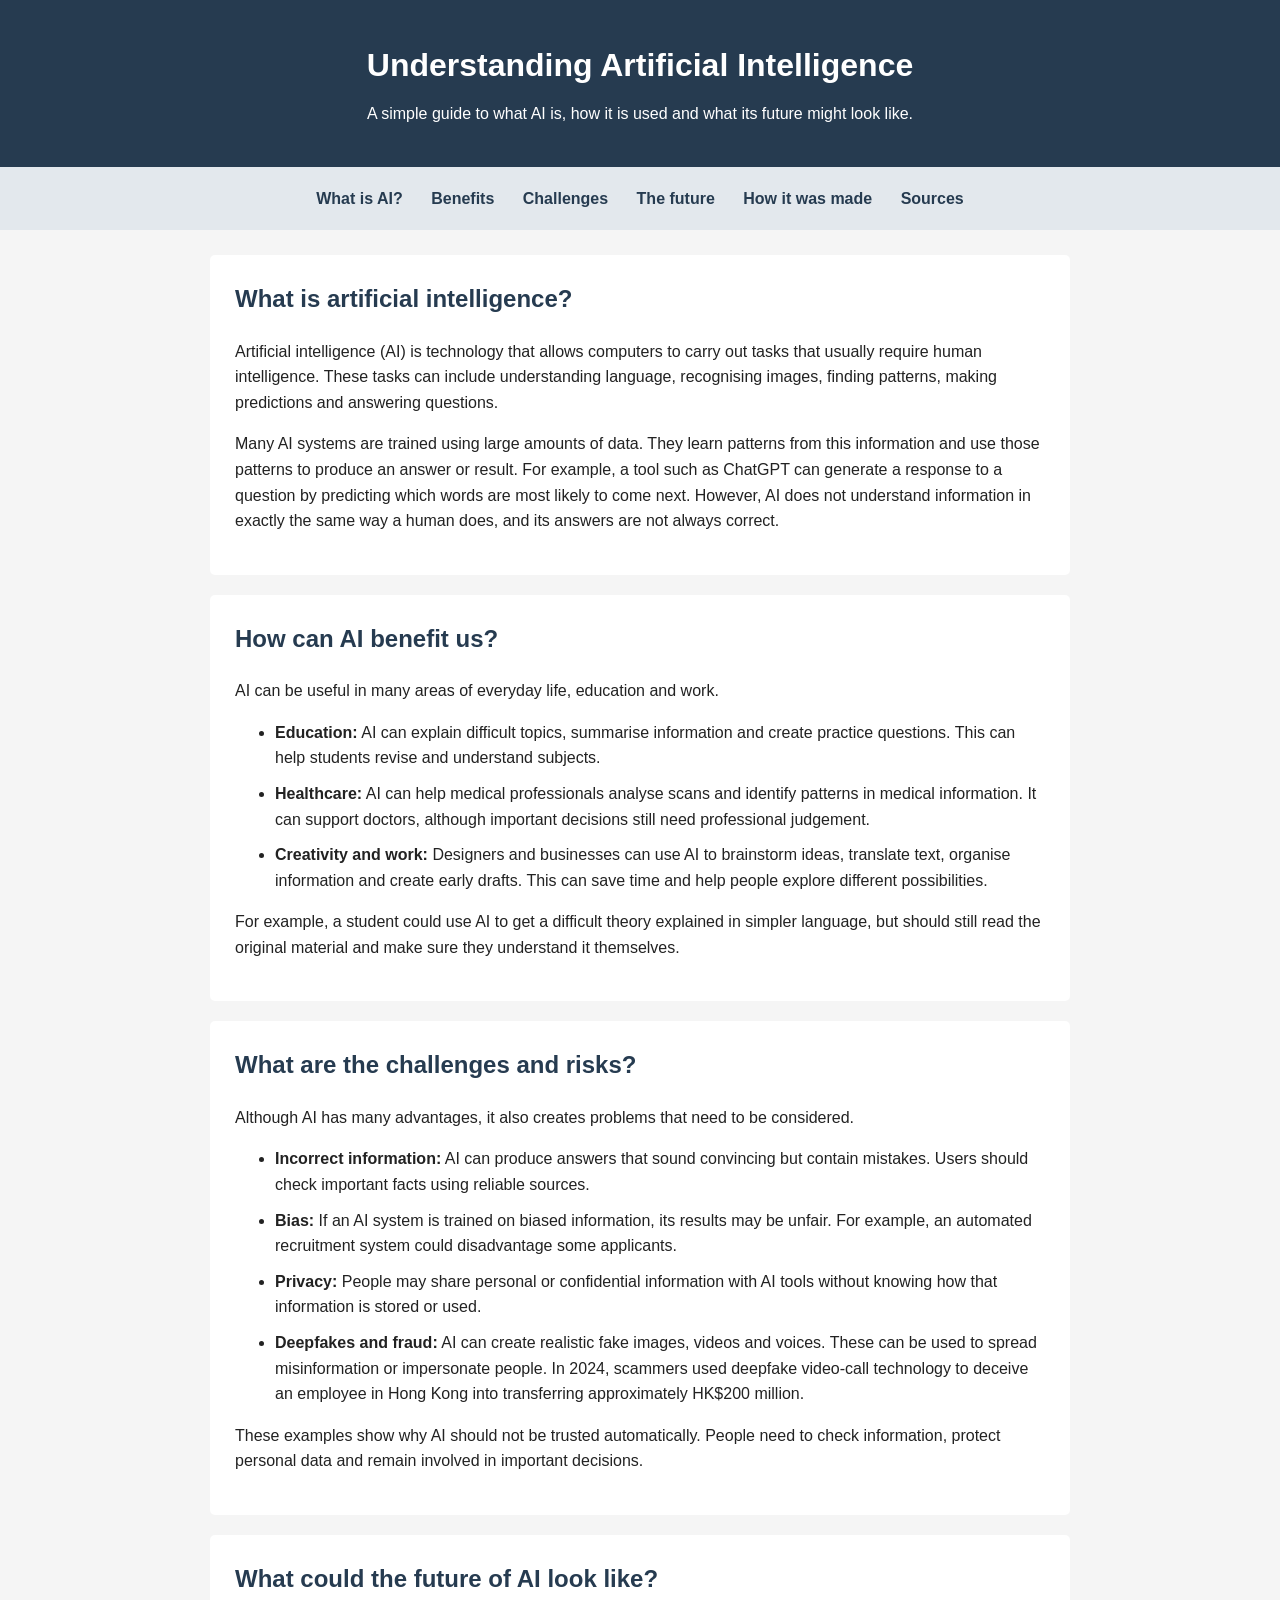
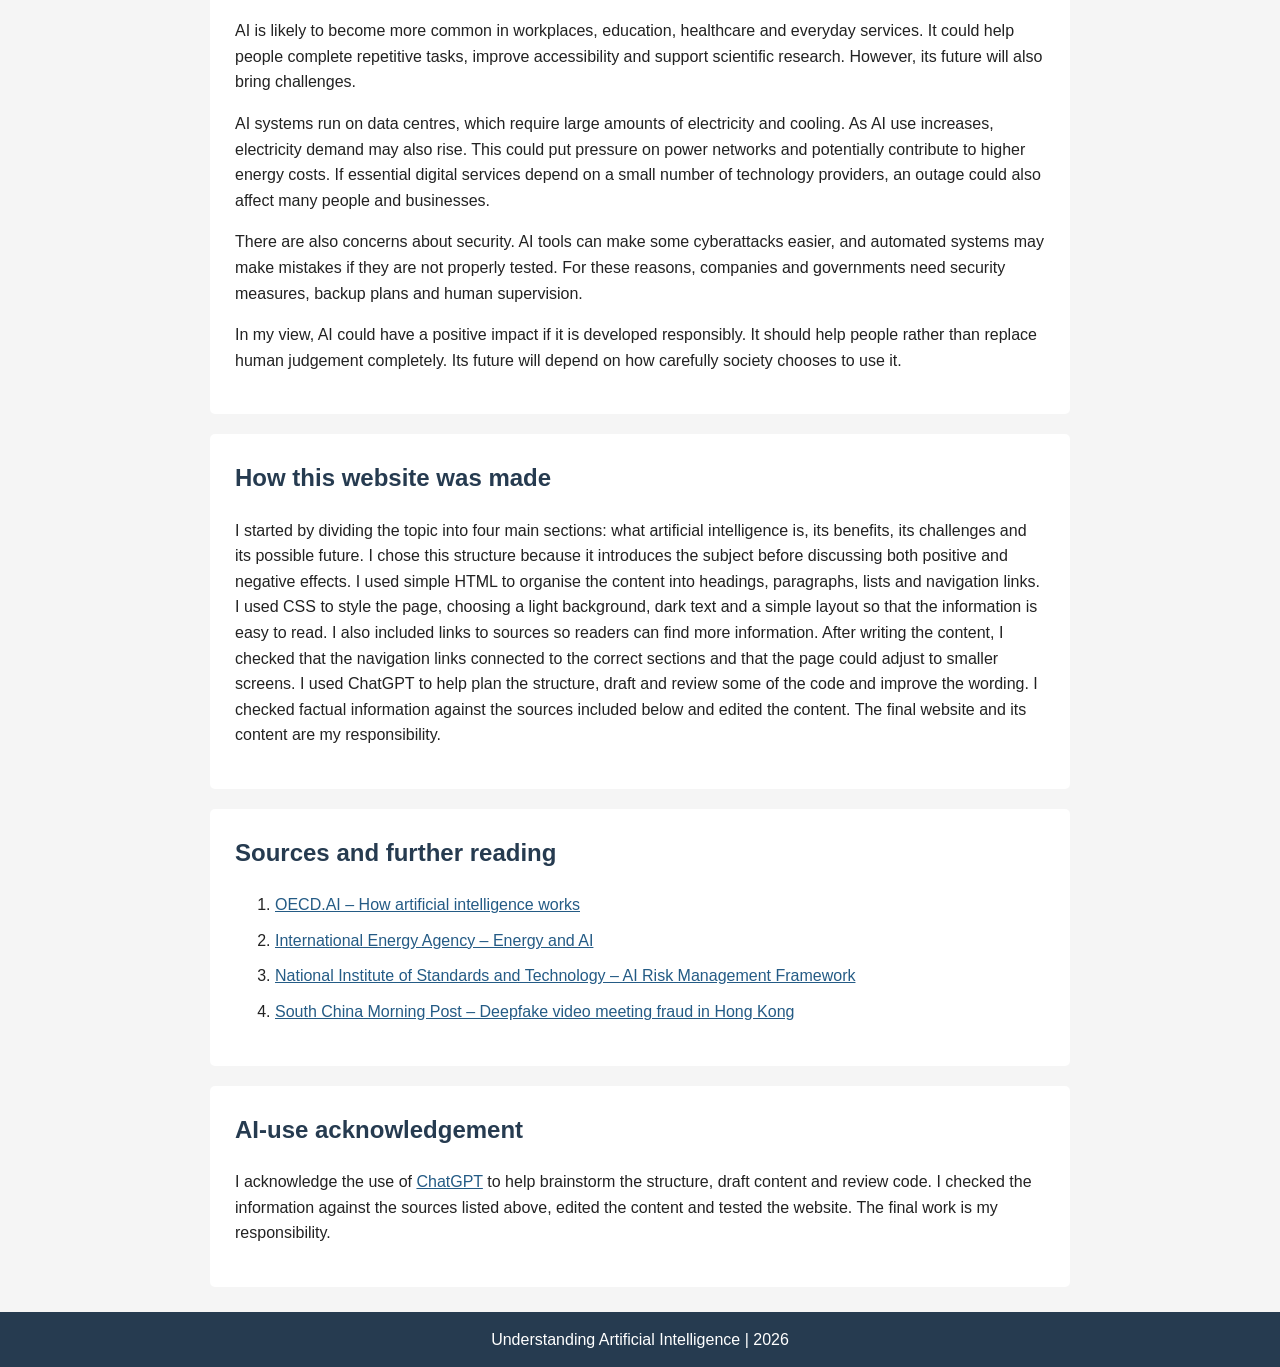
==== index.html @ 9d8bd340 "Add files via upload" ====
<!DOCTYPE html>
<html lang="en">
<head>
  <meta charset="UTF-8">
  <meta name="viewport" content="width=device-width, initial-scale=1.0">
  <title>Understanding Artificial Intelligence</title>
  <link rel="stylesheet" href="styles.css">
</head>
<body>
  <header>
    <h1>Understanding Artificial Intelligence</h1>
    <p>A simple guide to what AI is, how it is used and what its future might look like.</p>
  </header>

  <nav aria-label="Main navigation">
    <a href="#what-is-ai">What is AI?</a>
    <a href="#benefits">Benefits</a>
    <a href="#risks">Challenges</a>
    <a href="#future">The future</a>
    <a href="#making">How it was made</a>
    <a href="#sources">Sources</a>
  </nav>

  <main>
    <section id="what-is-ai">
      <h2>What is artificial intelligence?</h2>
      <p>Artificial intelligence (AI) is technology that allows computers to carry out tasks that usually require human intelligence. These tasks can include understanding language, recognising images, finding patterns, making predictions and answering questions.</p>
      <p>Many AI systems are trained using large amounts of data. They learn patterns from this information and use those patterns to produce an answer or result. For example, a tool such as ChatGPT can generate a response to a question by predicting which words are most likely to come next. However, AI does not understand information in exactly the same way a human does, and its answers are not always correct.</p>
    </section>

    <section id="benefits">
      <h2>How can AI benefit us?</h2>
      <p>AI can be useful in many areas of everyday life, education and work.</p>
      <ul>
        <li><strong>Education:</strong> AI can explain difficult topics, summarise information and create practice questions. This can help students revise and understand subjects.</li>
        <li><strong>Healthcare:</strong> AI can help medical professionals analyse scans and identify patterns in medical information. It can support doctors, although important decisions still need professional judgement.</li>
        <li><strong>Creativity and work:</strong> Designers and businesses can use AI to brainstorm ideas, translate text, organise information and create early drafts. This can save time and help people explore different possibilities.</li>
      </ul>
      <p>For example, a student could use AI to get a difficult theory explained in simpler language, but should still read the original material and make sure they understand it themselves.</p>
    </section>

    <section id="risks">
      <h2>What are the challenges and risks?</h2>
      <p>Although AI has many advantages, it also creates problems that need to be considered.</p>
      <ul>
        <li><strong>Incorrect information:</strong> AI can produce answers that sound convincing but contain mistakes. Users should check important facts using reliable sources.</li>
        <li><strong>Bias:</strong> If an AI system is trained on biased information, its results may be unfair. For example, an automated recruitment system could disadvantage some applicants.</li>
        <li><strong>Privacy:</strong> People may share personal or confidential information with AI tools without knowing how that information is stored or used.</li>
        <li><strong>Deepfakes and fraud:</strong> AI can create realistic fake images, videos and voices. These can be used to spread misinformation or impersonate people. In 2024, scammers used deepfake video-call technology to deceive an employee in Hong Kong into transferring approximately HK$200 million.</li>
      </ul>
      <p>These examples show why AI should not be trusted automatically. People need to check information, protect personal data and remain involved in important decisions.</p>
    </section>

    <section id="future">
      <h2>What could the future of AI look like?</h2>
      <p>AI is likely to become more common in workplaces, education, healthcare and everyday services. It could help people complete repetitive tasks, improve accessibility and support scientific research. However, its future will also bring challenges.</p>
      <p>AI systems run on data centres, which require large amounts of electricity and cooling. As AI use increases, electricity demand may also rise. This could put pressure on power networks and potentially contribute to higher energy costs. If essential digital services depend on a small number of technology providers, an outage could also affect many people and businesses.</p>
      <p>There are also concerns about security. AI tools can make some cyberattacks easier, and automated systems may make mistakes if they are not properly tested. For these reasons, companies and governments need security measures, backup plans and human supervision.</p>
      <p>In my view, AI could have a positive impact if it is developed responsibly. It should help people rather than replace human judgement completely. Its future will depend on how carefully society chooses to use it.</p>
    </section>

    <section id="making">
      <h2>How this website was made</h2>
      <p>I started by dividing the topic into four main sections: what artificial intelligence is, its benefits, its challenges and its possible future. I chose this structure because it introduces the subject before discussing both positive and negative effects. I used simple HTML to organise the content into headings, paragraphs, lists and navigation links. I used CSS to style the page, choosing a light background, dark text and a simple layout so that the information is easy to read. I also included links to sources so readers can find more information. After writing the content, I checked that the navigation links connected to the correct sections and that the page could adjust to smaller screens. I used ChatGPT to help plan the structure, draft and review some of the code and improve the wording. I checked factual information against the sources included below and edited the content. The final website and its content are my responsibility.</p>
    </section>

    <section id="sources">
      <h2>Sources and further reading</h2>
      <ol>
        <li><a href="https://oecd.ai/en/inside-artificial-intelligence" target="_blank" rel="noopener">OECD.AI – How artificial intelligence works</a></li>
        <li><a href="https://www.iea.org/reports/energy-and-ai/" target="_blank" rel="noopener">International Energy Agency – Energy and AI</a></li>
        <li><a href="https://www.nist.gov/itl/ai-risk-management-framework" target="_blank" rel="noopener">National Institute of Standards and Technology – AI Risk Management Framework</a></li>
        <li><a href="https://www.scmp.com/news/hong-kong/law-and-crime/article/3250851/everyone-looked-real-multinational-firms-hong-kong-office-loses-hk200-million-after-scammers-stage" target="_blank" rel="noopener">South China Morning Post – Deepfake video meeting fraud in Hong Kong</a></li>
      </ol>
    </section>

    <section id="acknowledgement">
      <h2>AI-use acknowledgement</h2>
      <p>I acknowledge the use of <a href="https://chatgpt.com/" target="_blank" rel="noopener">ChatGPT</a> to help brainstorm the structure, draft content and review code. I checked the information against the sources listed above, edited the content and tested the website. The final work is my responsibility.</p>
    </section>
  </main>

  <footer>
    <p>Understanding Artificial Intelligence | 2026</p>
  </footer>
</body>
</html>
---- styles.css ----
/* Basic styling for the AI explainer website */
* {
  box-sizing: border-box;
}

body {
  margin: 0;
  font-family: Arial, Helvetica, sans-serif;
  line-height: 1.6;
  color: #222222;
  background-color: #f5f5f5;
}

header {
  background-color: #263b50;
  color: white;
  text-align: center;
  padding: 40px 20px;
}

header h1 {
  margin: 0 0 10px;
}

header p {
  margin: 0;
}

nav {
  background-color: #e3e8ed;
  padding: 14px;
  text-align: center;
}

nav a {
  display: inline-block;
  margin: 5px 12px;
  color: #263b50;
  text-decoration: none;
  font-weight: bold;
}

nav a:hover {
  text-decoration: underline;
}

main {
  max-width: 900px;
  margin: 25px auto;
  padding: 0 20px;
}

section {
  background-color: white;
  margin-bottom: 20px;
  padding: 25px;
  border-radius: 5px;
}

h2 {
  color: #263b50;
  margin-top: 0;
}

li {
  margin-bottom: 10px;
}

a {
  color: #245b85;
}

footer {
  background-color: #263b50;
  color: white;
  text-align: center;
  padding: 15px;
}

footer p {
  margin: 0;
}

@media (max-width: 600px) {
  header {
    padding: 30px 15px;
  }

  nav a {
    margin: 5px 8px;
  }

  main {
    padding: 0 12px;
  }

  section {
    padding: 18px;
  }
}
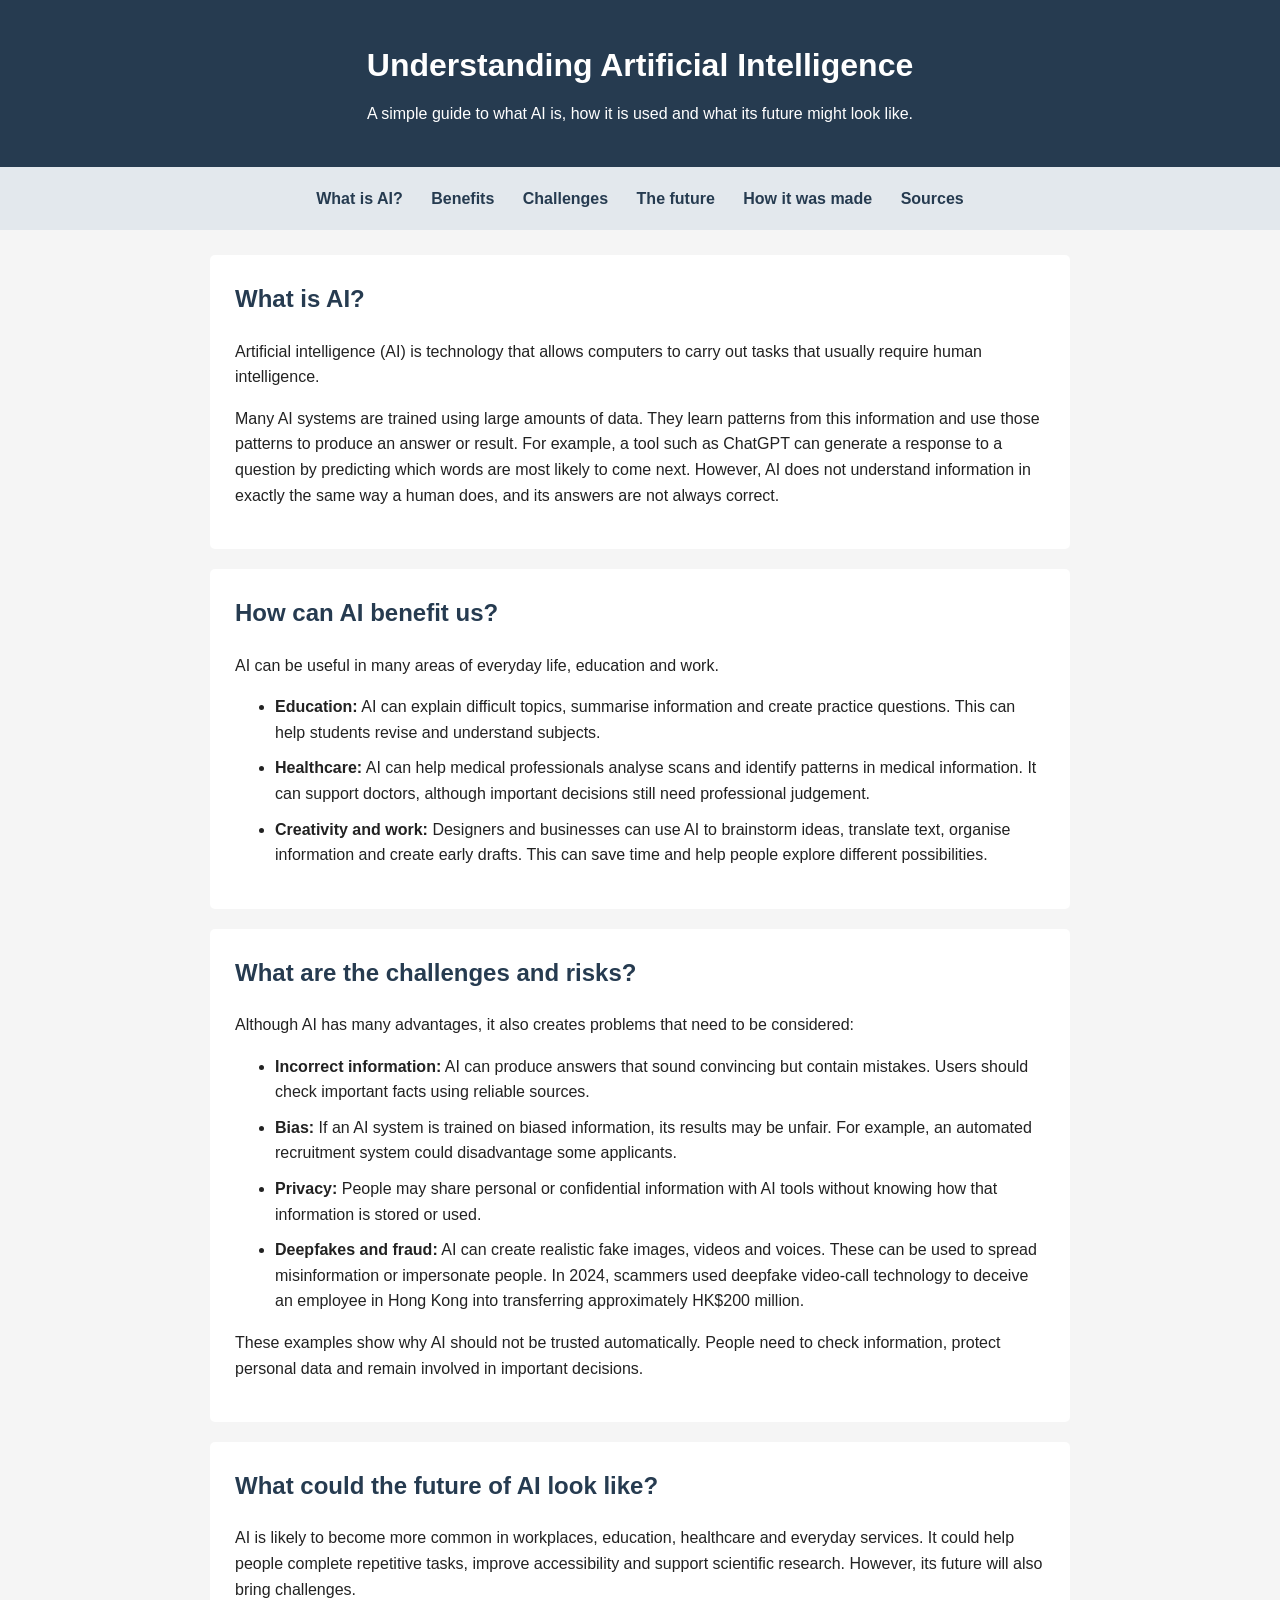
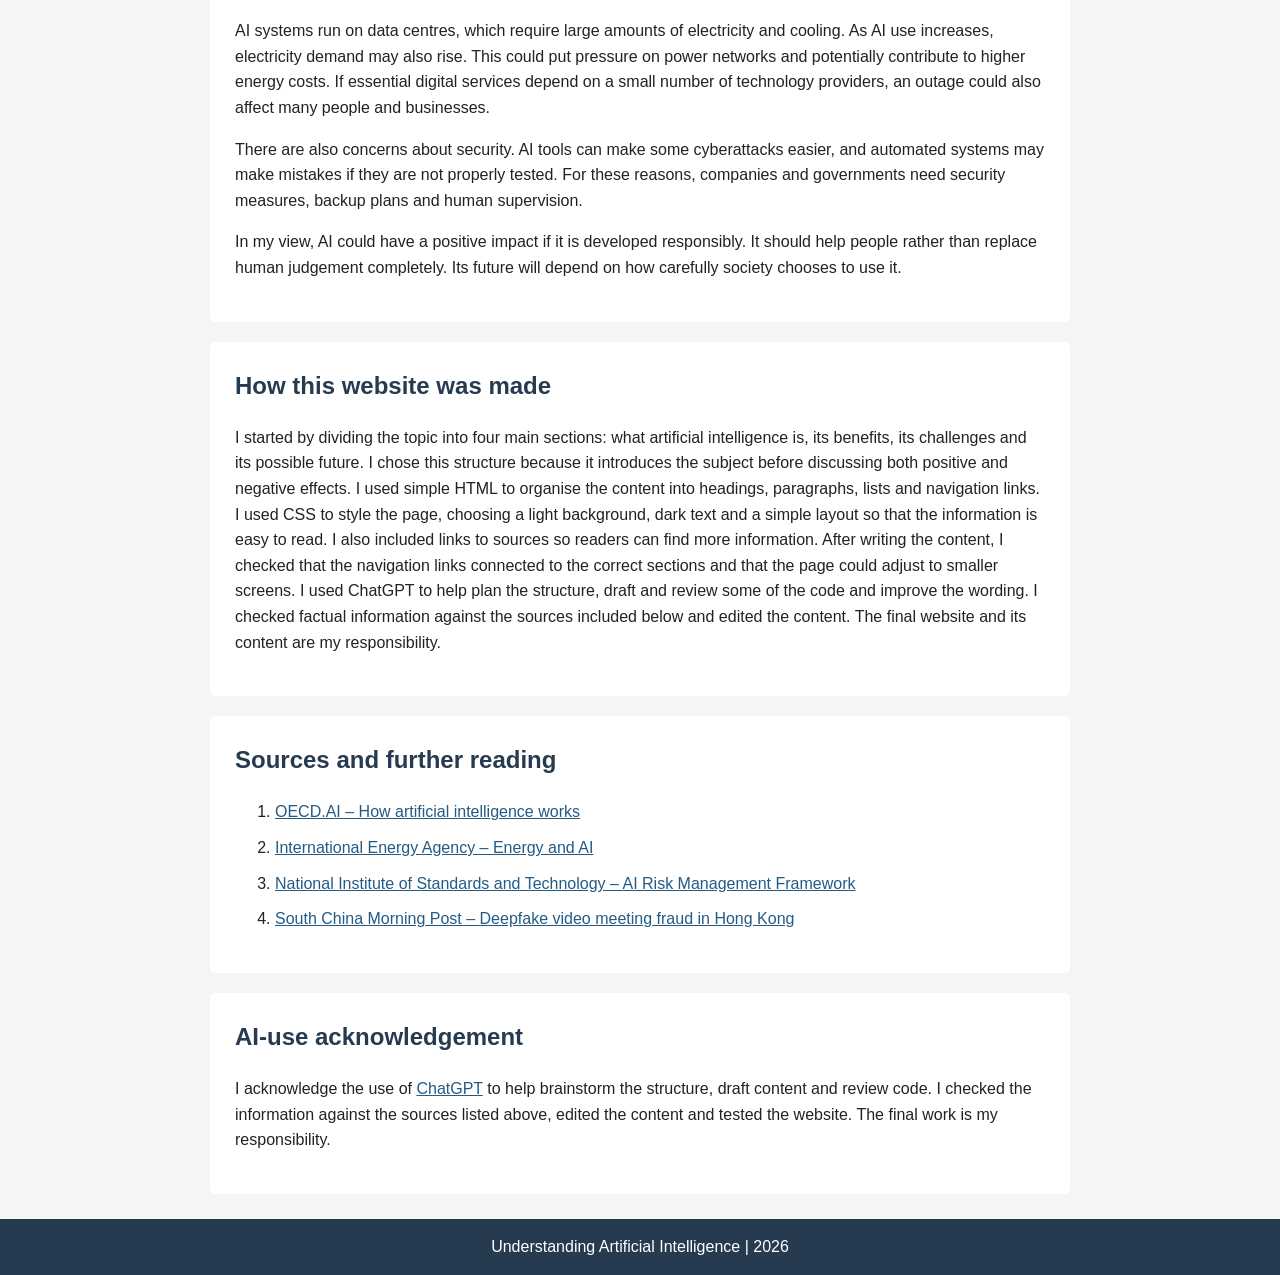
==== commit b9a095a6: "Update index.html Simplified AI explanation and clarified risks section." ====
--- a/index.html
+++ b/index.html
@@ -23,8 +23,8 @@
 
   <main>
     <section id="what-is-ai">
-      <h2>What is artificial intelligence?</h2>
-      <p>Artificial intelligence (AI) is technology that allows computers to carry out tasks that usually require human intelligence. These tasks can include understanding language, recognising images, finding patterns, making predictions and answering questions.</p>
+      <h2>What is AI?</h2>
+      <p>Artificial intelligence (AI) is technology that allows computers to carry out tasks that usually require human intelligence.</p>
       <p>Many AI systems are trained using large amounts of data. They learn patterns from this information and use those patterns to produce an answer or result. For example, a tool such as ChatGPT can generate a response to a question by predicting which words are most likely to come next. However, AI does not understand information in exactly the same way a human does, and its answers are not always correct.</p>
     </section>
 
@@ -36,12 +36,11 @@
         <li><strong>Healthcare:</strong> AI can help medical professionals analyse scans and identify patterns in medical information. It can support doctors, although important decisions still need professional judgement.</li>
         <li><strong>Creativity and work:</strong> Designers and businesses can use AI to brainstorm ideas, translate text, organise information and create early drafts. This can save time and help people explore different possibilities.</li>
       </ul>
-      <p>For example, a student could use AI to get a difficult theory explained in simpler language, but should still read the original material and make sure they understand it themselves.</p>
     </section>
 
     <section id="risks">
       <h2>What are the challenges and risks?</h2>
-      <p>Although AI has many advantages, it also creates problems that need to be considered.</p>
+      <p>Although AI has many advantages, it also creates problems that need to be considered:</p>
       <ul>
         <li><strong>Incorrect information:</strong> AI can produce answers that sound convincing but contain mistakes. Users should check important facts using reliable sources.</li>
         <li><strong>Bias:</strong> If an AI system is trained on biased information, its results may be unfair. For example, an automated recruitment system could disadvantage some applicants.</li>
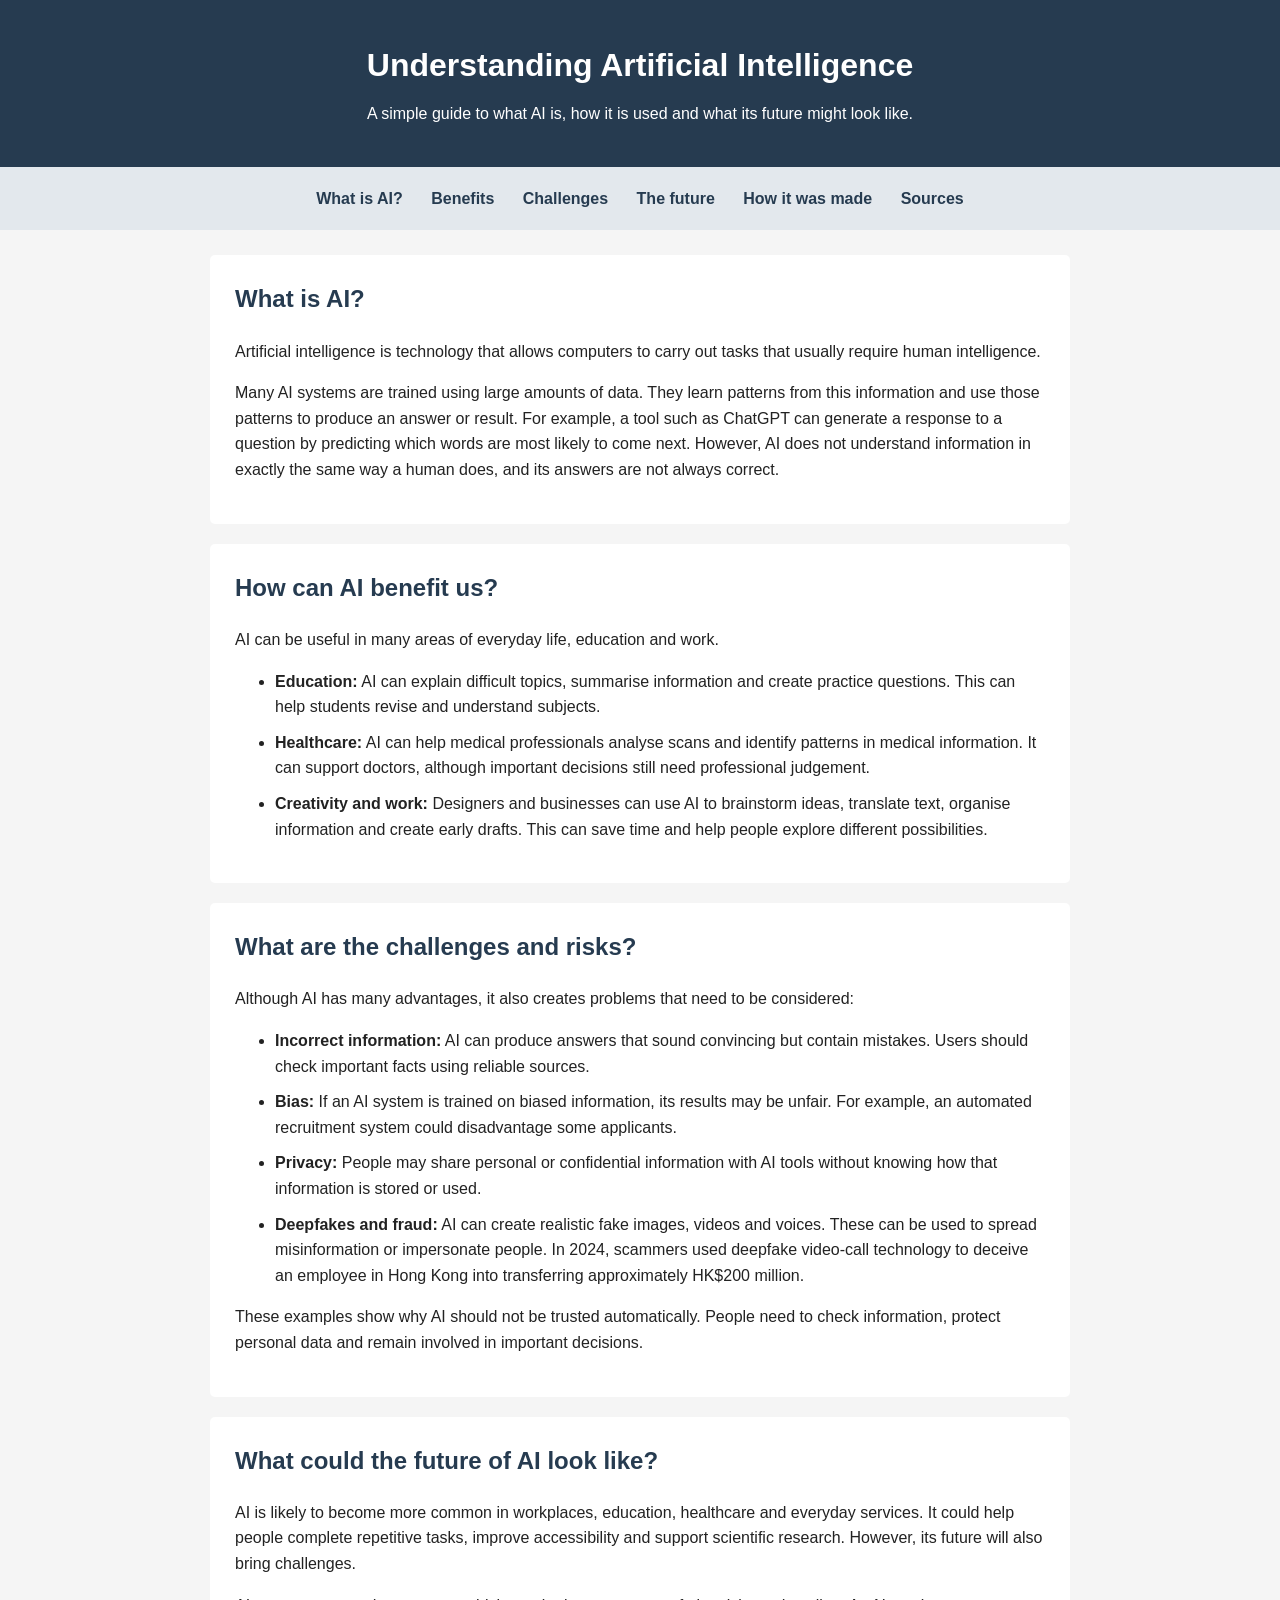
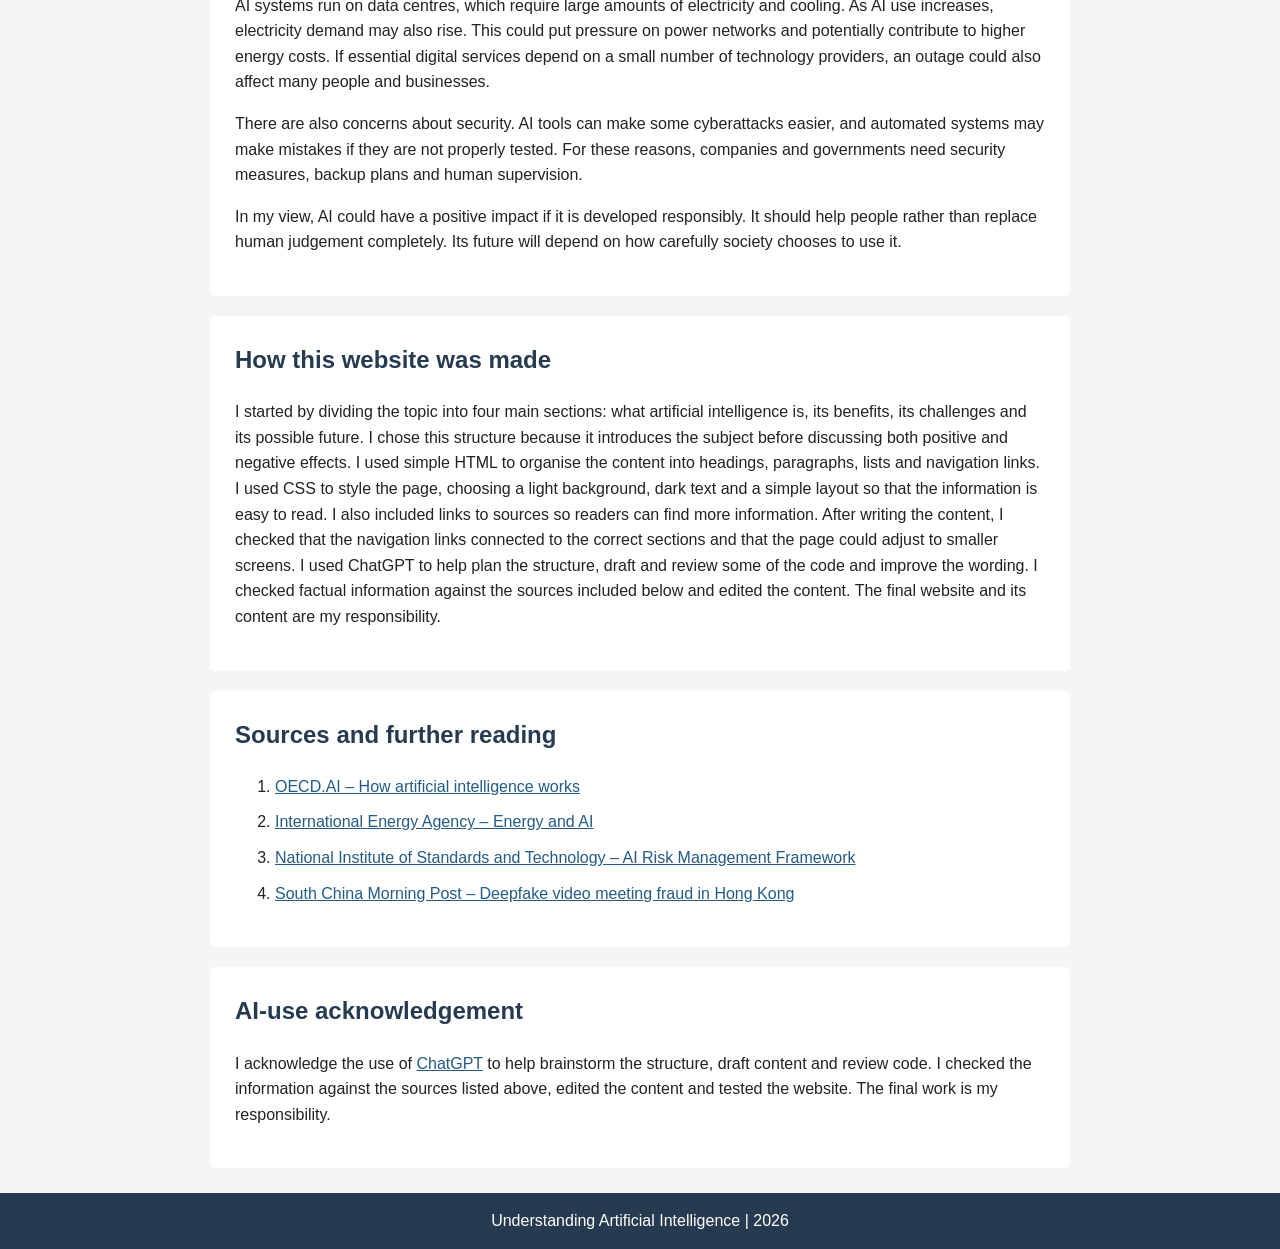
==== commit ff03a217: "Update index.html" ====
--- a/index.html
+++ b/index.html
@@ -24,7 +24,7 @@
   <main>
     <section id="what-is-ai">
       <h2>What is AI?</h2>
-      <p>Artificial intelligence (AI) is technology that allows computers to carry out tasks that usually require human intelligence.</p>
+      <p>Artificial intelligence is technology that allows computers to carry out tasks that usually require human intelligence.</p>
       <p>Many AI systems are trained using large amounts of data. They learn patterns from this information and use those patterns to produce an answer or result. For example, a tool such as ChatGPT can generate a response to a question by predicting which words are most likely to come next. However, AI does not understand information in exactly the same way a human does, and its answers are not always correct.</p>
     </section>
 
